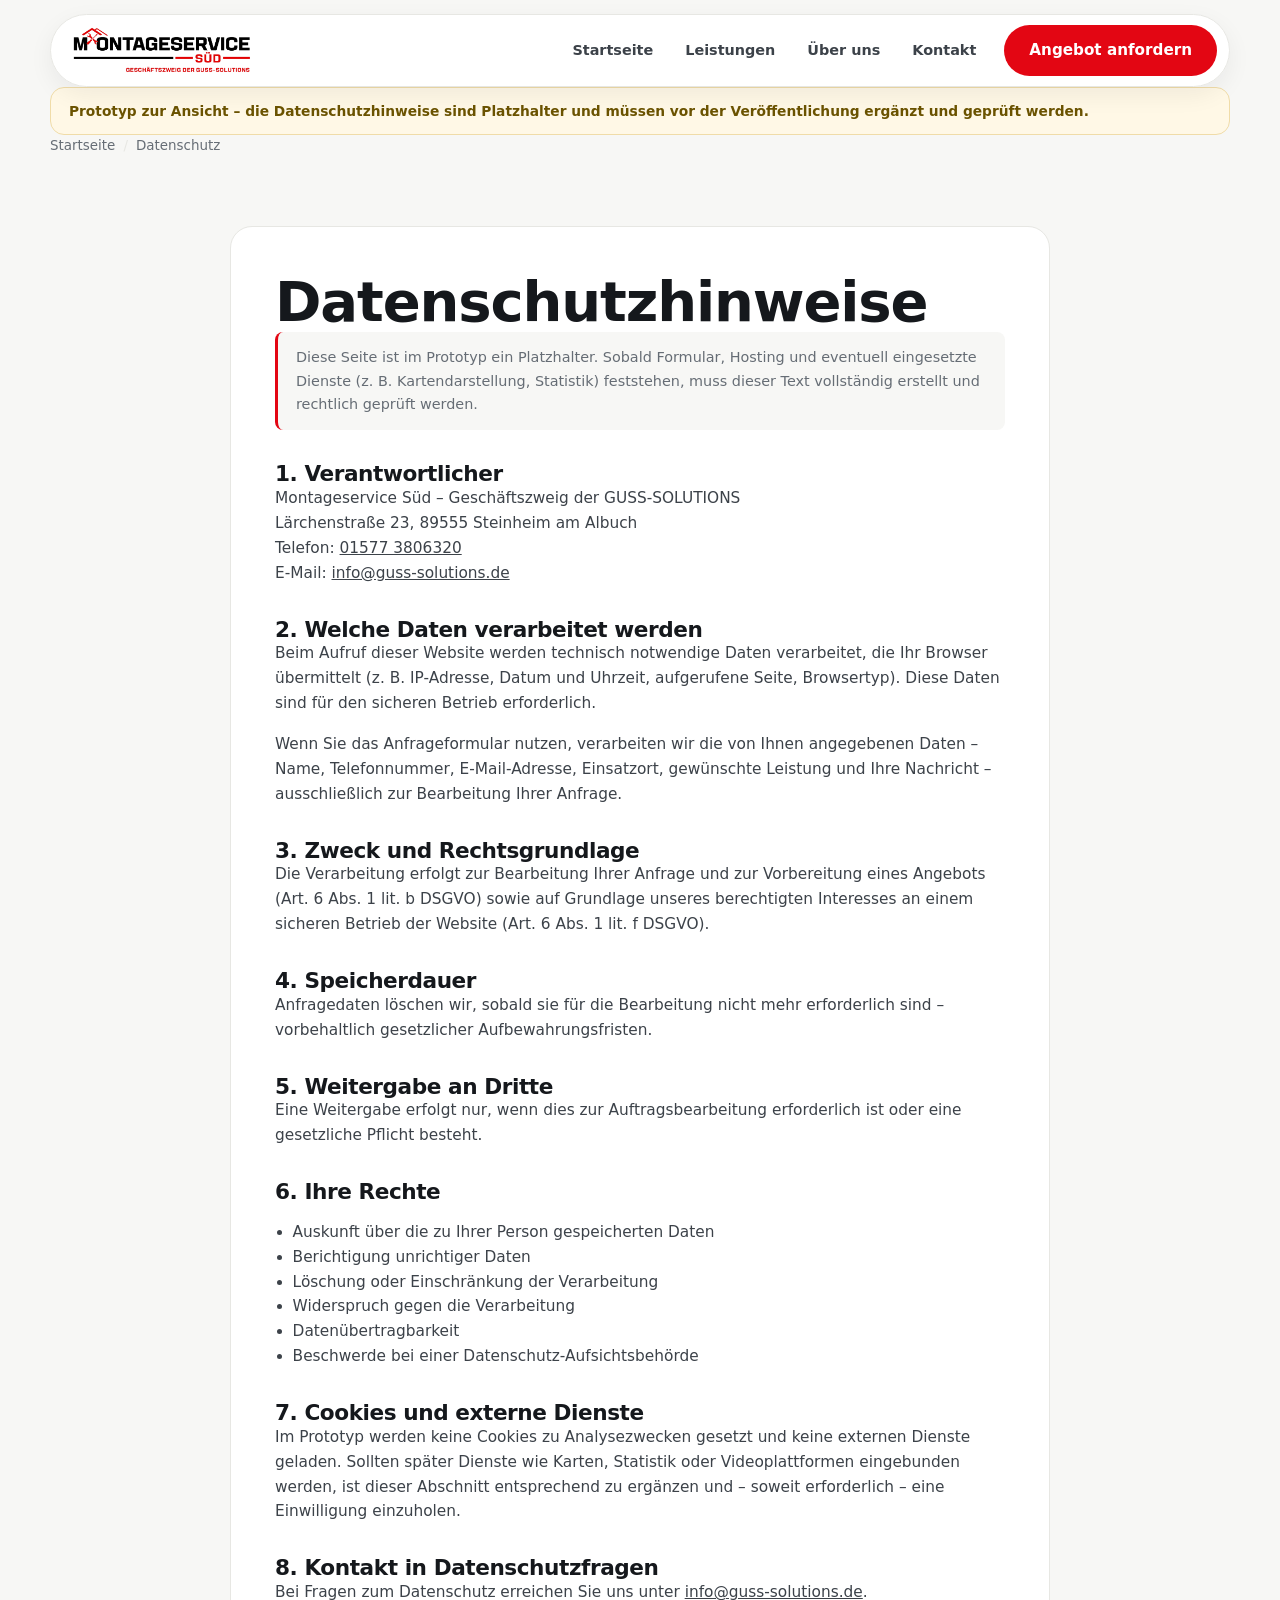
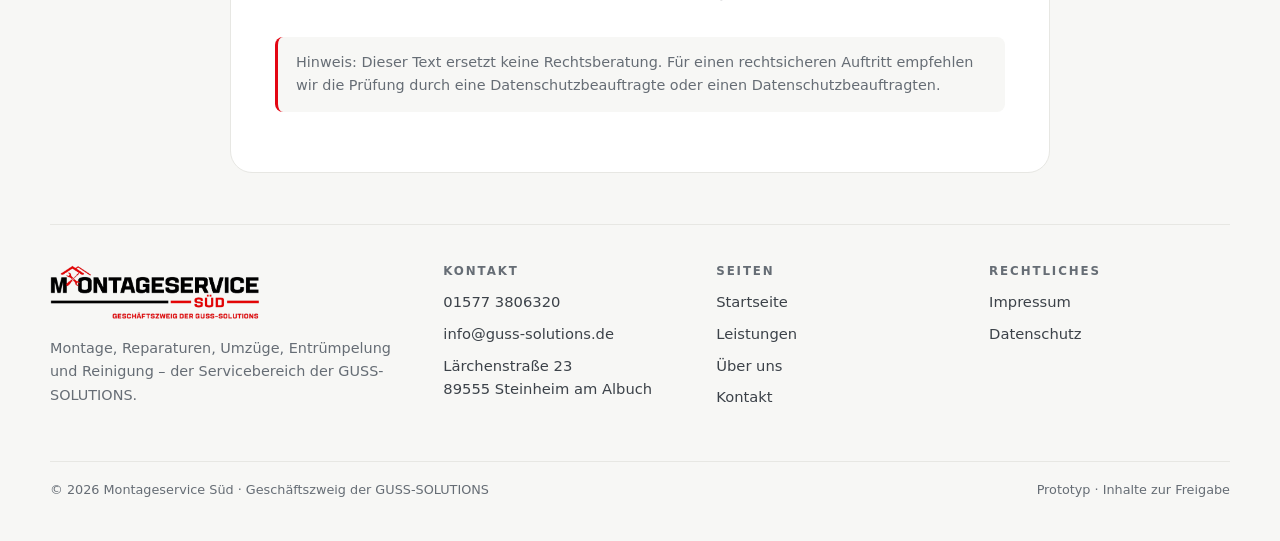
==== datenschutz.html @ 41b4e2bd "Montageservice Sued - Pilotwebsite, Entwurf 03 Modern und Freundlich, ohne Comic" ====
<!doctype html>
<html lang="de">
<head>
<meta charset="utf-8">
<meta name="viewport" content="width=device-width, initial-scale=1">
<title>Datenschutz | Montageservice Süd</title>
<meta name="description" content="Datenschutzhinweise von Montageservice Süd – Platzhalter im Prototyp.">
<link rel="icon" href="data:image/svg+xml,%3Csvg xmlns='http://www.w3.org/2000/svg' viewBox='0 0 64 64'%3E%3Crect width='64' height='64' rx='14' fill='%23f7f7f5'/%3E%3Cpath d='M8 30 32 12l24 18-3 4-21-16-21 16z' fill='%23e30613'/%3E%3Cpath d='M18 36h5v16h-5zM41 36h5v16h-5zM24 40h16v4H24z' fill='%2315181c'/%3E%3C/svg%3E">
<link rel="stylesheet" href="styles.css">
<script src="site.js" defer></script>
</head>
<body>

<a class="skip-link" href="#main">Zum Inhalt springen</a>

<header class="site-header">
  <div class="header-inner">
    <a class="brand" href="index.html" aria-label="Montageservice Süd Startseite">
      <img src="assets/ms-logo.png" alt="Montageservice Süd – Geschäftszweig der GUSS-SOLUTIONS">
    </a>
    <button class="menu-toggle" type="button" aria-expanded="false" aria-controls="main-navigation" aria-label="Navigation öffnen">
      <span></span><span></span><span></span>
    </button>
    <nav class="main-nav" id="main-navigation" aria-label="Hauptnavigation">
      <ul class="nav-list">
        <li><a class="nav-link" href="index.html">Startseite</a></li>
        <li><a class="nav-link" href="leistungen.html">Leistungen</a></li>
        <li><a class="nav-link" href="ueber-uns.html">Über uns</a></li>
        <li><a class="nav-link" href="kontakt.html">Kontakt</a></li>
      </ul>
    </nav>
    <a class="button header-cta" href="kontakt.html">Angebot anfordern</a>
  </div>
</header>

<div class="proto-note">Prototyp zur Ansicht – die Datenschutzhinweise sind Platzhalter und müssen vor der Veröffentlichung ergänzt und geprüft werden.</div>

<main id="main">

  <nav class="breadcrumb" aria-label="Brotkrumen">
    <a href="index.html">Startseite</a><span>Datenschutz</span>
  </nav>

  <section class="section section-tight">
    <div class="wrap">
      <div class="prose">
        <h1>Datenschutzhinweise</h1>
        <p class="hint">Diese Seite ist im Prototyp ein Platzhalter. Sobald Formular, Hosting und eventuell eingesetzte Dienste (z. B. Kartendarstellung, Statistik) feststehen, muss dieser Text vollständig erstellt und rechtlich geprüft werden.</p>

        <h2>1. Verantwortlicher</h2>
        <p>
          Montageservice Süd – Geschäftszweig der GUSS-SOLUTIONS<br>
          Lärchenstraße 23, 89555 Steinheim am Albuch<br>
          Telefon: <a href="tel:+4915773806320">01577 3806320</a><br>
          E-Mail: <a href="mailto:info@guss-solutions.de">info@guss-solutions.de</a>
        </p>

        <h2>2. Welche Daten verarbeitet werden</h2>
        <p>Beim Aufruf dieser Website werden technisch notwendige Daten verarbeitet, die Ihr Browser übermittelt (z. B. IP-Adresse, Datum und Uhrzeit, aufgerufene Seite, Browsertyp). Diese Daten sind für den sicheren Betrieb erforderlich.</p>
        <p>Wenn Sie das Anfrageformular nutzen, verarbeiten wir die von Ihnen angegebenen Daten – Name, Telefonnummer, E-Mail-Adresse, Einsatzort, gewünschte Leistung und Ihre Nachricht – ausschließlich zur Bearbeitung Ihrer Anfrage.</p>

        <h2>3. Zweck und Rechtsgrundlage</h2>
        <p>Die Verarbeitung erfolgt zur Bearbeitung Ihrer Anfrage und zur Vorbereitung eines Angebots (Art. 6 Abs. 1 lit. b DSGVO) sowie auf Grundlage unseres berechtigten Interesses an einem sicheren Betrieb der Website (Art. 6 Abs. 1 lit. f DSGVO).</p>

        <h2>4. Speicherdauer</h2>
        <p>Anfragedaten löschen wir, sobald sie für die Bearbeitung nicht mehr erforderlich sind – vorbehaltlich gesetzlicher Aufbewahrungsfristen.</p>

        <h2>5. Weitergabe an Dritte</h2>
        <p>Eine Weitergabe erfolgt nur, wenn dies zur Auftragsbearbeitung erforderlich ist oder eine gesetzliche Pflicht besteht.</p>

        <h2>6. Ihre Rechte</h2>
        <ul>
          <li>Auskunft über die zu Ihrer Person gespeicherten Daten</li>
          <li>Berichtigung unrichtiger Daten</li>
          <li>Löschung oder Einschränkung der Verarbeitung</li>
          <li>Widerspruch gegen die Verarbeitung</li>
          <li>Datenübertragbarkeit</li>
          <li>Beschwerde bei einer Datenschutz-Aufsichtsbehörde</li>
        </ul>

        <h2>7. Cookies und externe Dienste</h2>
        <p>Im Prototyp werden keine Cookies zu Analysezwecken gesetzt und keine externen Dienste geladen. Sollten später Dienste wie Karten, Statistik oder Videoplattformen eingebunden werden, ist dieser Abschnitt entsprechend zu ergänzen und – soweit erforderlich – eine Einwilligung einzuholen.</p>

        <h2>8. Kontakt in Datenschutzfragen</h2>
        <p>Bei Fragen zum Datenschutz erreichen Sie uns unter <a href="mailto:info@guss-solutions.de">info@guss-solutions.de</a>.</p>

        <p class="hint" style="margin-top:2rem">Hinweis: Dieser Text ersetzt keine Rechtsberatung. Für einen rechtsicheren Auftritt empfehlen wir die Prüfung durch eine Datenschutzbeauftragte oder einen Datenschutzbeauftragten.</p>
      </div>
    </div>
  </section>

</main>

<footer class="site-footer">
  <div class="footer-main">
    <div>
      <img class="footer-logo" src="assets/ms-logo.png" alt="Montageservice Süd">
      <p class="footer-copy">Montage, Reparaturen, Umzüge, Entrümpelung und Reinigung – der Servicebereich der GUSS-SOLUTIONS.</p>
    </div>
    <div>
      <h2 class="footer-title">Kontakt</h2>
      <ul class="footer-links">
        <li><a href="tel:+4915773806320">01577 3806320</a></li>
        <li><a href="mailto:info@guss-solutions.de">info@guss-solutions.de</a></li>
        <li>Lärchenstraße 23<br>89555 Steinheim am Albuch</li>
      </ul>
    </div>
    <div>
      <h2 class="footer-title">Seiten</h2>
      <ul class="footer-links">
        <li><a href="index.html">Startseite</a></li>
        <li><a href="leistungen.html">Leistungen</a></li>
        <li><a href="ueber-uns.html">Über uns</a></li>
        <li><a href="kontakt.html">Kontakt</a></li>
      </ul>
    </div>
    <div>
      <h2 class="footer-title">Rechtliches</h2>
      <ul class="footer-links">
        <li><a href="impressum.html">Impressum</a></li>
        <li><a href="datenschutz.html">Datenschutz</a></li>
      </ul>
    </div>
  </div>
  <div class="footer-bottom">
    <span>© <span data-year>2026</span> Montageservice Süd · Geschäftszweig der GUSS-SOLUTIONS</span>
    <span>Prototyp · Inhalte zur Freigabe</span>
  </div>
</footer>

</body>
</html>
---- styles.css ----
/* ==========================================================================
   Montageservice Süd – Prototyp
   Basis: Designentwurf 03 „Modern & Freundlich“
   ========================================================================== */

:root{
  --ink:#15181c;
  --ink-soft:#3c4249;
  --muted:#666d75;
  --line:#e7e7e3;
  --paper:#ffffff;
  --soft:#f7f7f5;
  --sand:#f0ece4;
  --red:#e30613;
  --red-dark:#c00511;
  --green:#0f7a4a;
  --radius:22px;
  --radius-sm:14px;
  --shadow:0 20px 50px rgba(21,24,28,.08);
  --shadow-sm:0 8px 24px rgba(21,24,28,.06);
  --content:min(1180px, calc(100vw - 40px));
}

*,*::before,*::after{box-sizing:border-box}

html{scroll-behavior:smooth}

body{
  margin:0;
  background:var(--soft);
  color:var(--ink);
  font-family:Inter,ui-sans-serif,system-ui,-apple-system,"Segoe UI",sans-serif;
  font-size:16px;
  line-height:1.62;
  -webkit-font-smoothing:antialiased;
}

img{max-width:100%;display:block}
a{color:inherit}
button,input,select,textarea{font:inherit}

h1,h2,h3,h4{margin:0;line-height:1.1;letter-spacing:-.02em}
h1{font-size:clamp(2.1rem,4.4vw,3.5rem);font-weight:800}
h2{font-size:clamp(1.6rem,3vw,2.4rem);font-weight:800}
h3{font-size:1.08rem;font-weight:800}
h4{font-size:.98rem;font-weight:800}
p{margin:0 0 1rem}

.wrap{width:var(--content);margin:0 auto}
.section{padding:clamp(56px,7vw,104px) 0}
.section-tight{padding:clamp(34px,4vw,56px) 0}
.section-white{background:var(--paper)}
.section-head{text-align:center;max-width:740px;margin:0 auto clamp(34px,4vw,56px)}
.section-head.left{text-align:left;margin-left:0}
.lead{color:var(--muted);font-size:1.08rem;max-width:62ch}
.section-head .lead{margin:1rem auto 0}
.section-head.left .lead{margin-left:0}
.center{text-align:center}

.kicker{
  display:inline-flex;align-items:center;gap:10px;
  background:#fff;border:1px solid var(--line);border-radius:999px;
  padding:7px 16px;font-size:.78rem;font-weight:700;color:var(--muted);margin:0 0 1.2rem;
}
.kicker::before{content:"";width:8px;height:8px;border-radius:50%;background:var(--red);flex:0 0 auto}
.kicker.on-dark{background:rgba(255,255,255,.1);border-color:rgba(255,255,255,.22);color:#cfd4d9}

.skip-link{position:absolute;left:-9999px;top:0;background:var(--ink);color:#fff;padding:12px 18px;z-index:100}
.skip-link:focus{left:16px;top:16px}

/* ---------- Header ---------- */
.site-header{position:sticky;top:14px;z-index:50}
.header-inner{
  width:var(--content);margin:0 auto;
  background:rgba(255,255,255,.94);backdrop-filter:blur(14px);
  border:1px solid var(--line);border-radius:999px;
  padding:10px 12px 10px 22px;display:flex;align-items:center;gap:22px;
  box-shadow:var(--shadow-sm);
}
.brand{display:inline-flex;align-items:center}
.brand img{width:178px;height:auto}
.main-nav{margin-left:auto}
.nav-list{display:flex;gap:20px;list-style:none;margin:0;padding:0}
.nav-link{
  text-decoration:none;font-size:.9rem;font-weight:600;color:var(--ink-soft);
  padding:10px 6px;border-radius:999px;position:relative;white-space:nowrap;
}
.nav-link:hover{color:var(--red)}
.nav-link[aria-current="page"]{color:var(--red)}
.nav-link[aria-current="page"]::after{
  content:"";position:absolute;left:6px;right:6px;bottom:2px;height:2px;background:var(--red);border-radius:2px;
}
.menu-toggle{
  display:none;width:46px;height:46px;margin-left:auto;
  border:1px solid var(--line);border-radius:999px;background:#fff;cursor:pointer;
  align-items:center;justify-content:center;flex-direction:column;gap:5px;padding:0;
}
.menu-toggle span{display:block;width:18px;height:2px;background:var(--ink);border-radius:2px;transition:transform .2s,opacity .2s}
.menu-toggle[aria-expanded="true"] span:nth-child(1){transform:translateY(7px) rotate(45deg)}
.menu-toggle[aria-expanded="true"] span:nth-child(2){opacity:0}
.menu-toggle[aria-expanded="true"] span:nth-child(3){transform:translateY(-7px) rotate(-45deg)}

/* ---------- Buttons ---------- */
.button{
  display:inline-flex;align-items:center;justify-content:center;gap:10px;
  min-height:48px;padding:12px 24px;border-radius:999px;
  background:var(--red);color:#fff;text-decoration:none;font-weight:700;font-size:.95rem;
  border:1px solid transparent;cursor:pointer;
  transition:background .2s,transform .2s,box-shadow .2s,color .2s,border-color .2s;
}
.button:hover{background:var(--red-dark);transform:translateY(-1px);box-shadow:0 12px 26px rgba(227,6,19,.24)}
.button:active{transform:translateY(0)}
.button-soft{background:#fff;color:var(--ink);border-color:var(--line)}
.button-soft:hover{background:#fff;color:var(--red);border-color:var(--red);box-shadow:var(--shadow-sm)}
.button-dark{background:var(--ink)}
.button-dark:hover{background:#000;box-shadow:0 12px 26px rgba(21,24,28,.25)}
.button-lg{min-height:56px;padding:15px 30px;font-size:1rem}
.button-block{width:100%}
.button-row{display:flex;gap:14px;flex-wrap:wrap}

:focus-visible{outline:3px solid rgba(227,6,19,.35);outline-offset:3px;border-radius:6px}

  /* Hero */
  .hero{padding:clamp(56px,7vw,96px) 0 0}
  .hero-inner{width:var(--content);margin:0 auto;text-align:center}
  .hero h1{max-width:20ch;margin:0 auto}
  .hero .lead{margin:1.3rem auto 0;text-align:center}
  .hero-actions{display:flex;gap:14px;justify-content:center;flex-wrap:wrap;margin:2rem 0 2.6rem}
  .hero-media{position:relative;border-radius:var(--radius);overflow:hidden;box-shadow:var(--shadow)}
  .hero-media img{width:100%;height:clamp(280px,46vw,520px);object-fit:cover}
  .hero-chips{position:absolute;left:22px;bottom:22px;display:flex;gap:10px;flex-wrap:wrap}
  .chip{background:rgba(255,255,255,.94);border-radius:999px;padding:9px 16px;font-size:.82rem;font-weight:700;box-shadow:var(--shadow-sm)}


/* ---------- Band / Trust ---------- */
.band{background:#fff;border-top:1px solid var(--line);border-bottom:1px solid var(--line);padding:24px 0}
.band-inner{width:var(--content);margin:0 auto;display:flex;gap:30px;flex-wrap:wrap;align-items:center;justify-content:space-between}
.band-item{display:flex;align-items:center;gap:12px;font-weight:700;font-size:.92rem;color:var(--ink-soft)}
.band-item svg{width:22px;height:22px;stroke:var(--red);fill:none;stroke-width:1.8;flex:0 0 auto}

/* ---------- Cards ---------- */
.cards{display:grid;grid-template-columns:repeat(3,1fr);gap:22px}
.cards.two{grid-template-columns:repeat(2,1fr)}
.cards.four{grid-template-columns:repeat(4,1fr)}
.card{
  background:#fff;border:1px solid var(--line);border-radius:var(--radius);padding:28px;
  transition:transform .2s,box-shadow .2s,border-color .2s;display:flex;flex-direction:column;
}
.card:hover{transform:translateY(-4px);box-shadow:var(--shadow);border-color:#dcdcd6}
.card .ico{width:52px;height:52px;border-radius:16px;background:var(--sand);display:grid;place-items:center;margin-bottom:18px;flex:0 0 auto}
.card .ico svg{width:26px;height:26px;stroke:var(--red);fill:none;stroke-width:1.8}
.card p{color:var(--muted);font-size:.94rem;margin:.5rem 0 0}
.card .more{margin-top:auto;padding-top:16px;font-weight:700;font-size:.88rem;color:var(--red);text-decoration:none;display:inline-flex;align-items:center;gap:8px}
.card .more::after{content:"→";transition:transform .2s}
.card:hover .more::after{transform:translateX(4px)}
a.card{text-decoration:none}

/* ---------- Photo-Karten ---------- */
.photos{display:grid;grid-template-columns:repeat(3,1fr);gap:22px}
.photo{background:#fff;border-radius:var(--radius);overflow:hidden;border:1px solid var(--line);display:flex;flex-direction:column}
.photo img{height:200px;object-fit:cover;width:100%}
.photo .body{padding:24px}
.photo ul{margin:12px 0 0;padding-left:1.1rem;color:var(--muted);font-size:.92rem}
.photo li{margin-bottom:.3rem}

/* ---------- Schritte ---------- */
.steps{display:grid;grid-template-columns:repeat(4,1fr);gap:20px}
.step{background:#fff;border:1px solid var(--line);border-radius:var(--radius);padding:26px;position:relative}
.step .badge{display:inline-grid;place-items:center;width:42px;height:42px;border-radius:50%;background:var(--red);color:#fff;font-weight:800;font-size:.92rem;margin-bottom:16px}
.step h3{margin-bottom:.45rem}
.step p{color:var(--muted);font-size:.93rem;margin:0}

/* ---------- Trust ---------- */
.trust{display:grid;grid-template-columns:1fr 1fr;gap:22px}
.trust-card{background:var(--sand);border-radius:var(--radius);padding:32px}
.trust-card.white{background:#fff;border:1px solid var(--line)}
.trust-card ul{list-style:none;margin:16px 0 0;padding:0}
.trust-card li{display:flex;gap:12px;padding:11px 0;border-bottom:1px solid rgba(21,24,28,.08);font-size:.95rem}
.trust-card li:last-child{border-bottom:0}
.trust-card li::before{content:"✓";color:var(--red);font-weight:800;flex:0 0 auto}

/* ---------- FAQ ---------- */
.faq{max-width:860px;margin:0 auto}
details{background:#fff;border:1px solid var(--line);border-radius:16px;padding:18px 22px;margin-bottom:12px;transition:box-shadow .2s}
details[open]{box-shadow:var(--shadow-sm)}
summary{cursor:pointer;font-weight:700;list-style:none;display:flex;justify-content:space-between;gap:16px;align-items:center}
summary::-webkit-details-marker{display:none}
summary::after{content:"+";color:var(--red);font-weight:800;font-size:1.3rem;line-height:1}
details[open] summary::after{content:"–"}
details p{margin:12px 0 0;color:var(--muted);font-size:.94rem}
details p:last-child{margin-bottom:0}

/* ---------- Unterseiten ---------- */
.page-hero{padding:clamp(36px,4.5vw,64px) 0 clamp(28px,3vw,44px)}
.page-hero .inner{width:var(--content);margin:0 auto;display:grid;grid-template-columns:1.1fr .9fr;gap:clamp(26px,4vw,56px);align-items:center}
.page-hero h1{max-width:22ch}
.breadcrumb{width:var(--content);margin:0 auto 18px;font-size:.84rem;color:var(--muted);display:flex;gap:8px;flex-wrap:wrap}
.breadcrumb a{text-decoration:none;color:var(--muted)}
.breadcrumb a:hover{color:var(--red)}
.breadcrumb span::before{content:"/";margin-right:8px;color:var(--line)}
.page-hero-media{border-radius:var(--radius);overflow:hidden;box-shadow:var(--shadow)}
.page-hero-media img{width:100%;height:clamp(220px,30vw,340px);object-fit:cover}

/* ---------- Leistungs-Details ---------- */
.service-list{display:grid;gap:18px}
.service-item{
  background:#fff;border:1px solid var(--line);border-radius:var(--radius);
  padding:28px;display:grid;grid-template-columns:64px 1.1fr 1.4fr;gap:24px;align-items:start;
}
.service-item .no{font-weight:800;color:var(--red);font-size:.9rem;letter-spacing:.08em;padding-top:4px}
.service-item h3{margin-bottom:.5rem}
.service-item .desc{color:var(--muted);font-size:.94rem;margin:0}
.service-item ul{margin:0;padding:0;list-style:none;display:grid;gap:8px}
.service-item ul li{display:flex;gap:10px;font-size:.92rem;color:var(--ink-soft)}
.service-item ul li::before{content:"–";color:var(--red);font-weight:800}
.service-item.highlight{border-color:var(--red);box-shadow:0 12px 32px rgba(227,6,19,.08)}

/* ---------- Formular ---------- */
.contact-grid{display:grid;grid-template-columns:.9fr 1.1fr;gap:26px;align-items:start}
.contact-info{background:var(--ink);color:#fff;border-radius:var(--radius);padding:34px}
.contact-info h2{color:#fff}
.contact-info ul{list-style:none;margin:22px 0 0;padding:0}
.contact-info li{padding:14px 0;border-bottom:1px solid rgba(255,255,255,.14)}
.contact-info li:last-child{border-bottom:0}
.contact-info .label{display:block;font-size:.72rem;letter-spacing:.14em;text-transform:uppercase;color:#98a1a9;margin-bottom:3px}
.contact-info a{text-decoration:none;font-weight:700}
.contact-info a:hover{color:var(--red)}

.form-card{background:#fff;border:1px solid var(--line);border-radius:var(--radius);padding:34px}
.form{display:grid;grid-template-columns:1fr 1fr;gap:16px}
.form .full{grid-column:1/-1}
.field{display:flex;flex-direction:column}
label{display:block;font-size:.78rem;font-weight:700;color:var(--muted);margin-bottom:6px}
label .req{color:var(--red)}
input,select,textarea{
  width:100%;padding:13px 16px;border:1px solid var(--line);border-radius:var(--radius-sm);
  background:#fcfcfb;font:inherit;color:var(--ink);transition:border-color .2s,box-shadow .2s,background .2s;
}
input:focus,select:focus,textarea:focus{outline:none;border-color:var(--red);background:#fff;box-shadow:0 0 0 4px rgba(227,6,19,.12)}
textarea{resize:vertical;min-height:120px}
.checkbox{display:flex;gap:12px;align-items:flex-start;font-size:.88rem;color:var(--muted)}
.checkbox input{width:20px;height:20px;flex:0 0 auto;margin-top:2px;accent-color:var(--red)}
.field-error{color:var(--red);font-size:.8rem;font-weight:600;margin-top:5px;display:none}
.field.invalid input,.field.invalid select,.field.invalid textarea{border-color:var(--red);background:#fff5f5}
.field.invalid .field-error{display:block}
.form-note{font-size:.78rem;color:var(--muted);margin:14px 0 0}
.form-status{
  display:none;margin-top:18px;padding:16px 18px;border-radius:var(--radius-sm);
  background:#eef7f2;border:1px solid #bfe3d2;color:#0b5c38;font-weight:600;font-size:.92rem;
}
.form-status.visible{display:block}

/* ---------- CTA ---------- */
.cta{background:var(--ink);color:#fff;border-radius:var(--radius);padding:clamp(34px,5vw,56px);
  display:flex;align-items:center;justify-content:space-between;gap:28px;flex-wrap:wrap}
.cta h2{color:#fff}
.cta p{color:#aeb6bd;margin:.6rem 0 0}
.cta.red{background:linear-gradient(120deg,var(--red),#9d040d)}
.cta.red p{color:rgba(255,255,255,.88)}

/* ---------- Footer ---------- */
.site-footer{background:var(--soft);padding:0 0 40px}
.footer-main{width:var(--content);margin:0 auto;border-top:1px solid var(--line);padding-top:40px;
  display:grid;grid-template-columns:1.5fr 1fr 1fr 1fr;gap:32px}
.footer-logo{width:210px}
.footer-copy{color:var(--muted);font-size:.9rem;margin-top:16px;max-width:38ch}
.footer-title{font-size:.74rem;letter-spacing:.16em;text-transform:uppercase;color:var(--muted);margin:0 0 12px}
.footer-links{list-style:none;margin:0;padding:0;font-size:.92rem;color:var(--ink-soft)}
.footer-links li{margin-bottom:.5rem}
.footer-links a{text-decoration:none}
.footer-links a:hover{color:var(--red)}
.footer-bottom{width:var(--content);margin:38px auto 0;padding-top:18px;border-top:1px solid var(--line);
  display:flex;justify-content:space-between;gap:16px;flex-wrap:wrap;color:var(--muted);font-size:.8rem}
.footer-bottom a{text-decoration:none}
.footer-bottom a:hover{color:var(--red)}

/* ---------- Rechtstexte ---------- */
.prose{max-width:820px;margin:0 auto;background:#fff;border:1px solid var(--line);border-radius:var(--radius);padding:clamp(26px,4vw,44px)}
.prose h2{margin-top:2rem;font-size:1.35rem}
.prose h2:first-child{margin-top:0}
.prose h3{margin-top:1.4rem}
.prose p,.prose li{color:var(--ink-soft);font-size:.96rem}
.prose ul{padding-left:1.1rem}
.prose .hint{background:var(--soft);border-left:3px solid var(--red);padding:14px 18px;border-radius:8px;font-size:.9rem;color:var(--muted)}

/* ---------- Prototyp-Hinweis ---------- */
.proto-note{
  background:#fff8e6;border:1px solid #f0dca8;color:#6b5300;border-radius:var(--radius-sm);
  padding:12px 18px;font-size:.86rem;font-weight:600;width:var(--content);margin:14px auto 0;
}

/* ---------- Scroll-Reveal ---------- */
.reveal{opacity:0;transform:translateY(18px);transition:opacity .6s ease,transform .6s ease}
.reveal.in{opacity:1;transform:none}

@media (prefers-reduced-motion:reduce){
  *{animation-duration:.001ms !important;animation-iteration-count:1 !important;transition-duration:.001ms !important}
  .reveal{opacity:1;transform:none}
}

/* ---------- Responsive ---------- */
@media (max-width:1080px){
  .cards,.cards.four{grid-template-columns:repeat(2,1fr)}
  .steps{grid-template-columns:repeat(2,1fr)}
  .footer-main{grid-template-columns:1fr 1fr}
}
@media (max-width:960px){
  .page-hero .inner,.contact-grid,.trust{grid-template-columns:1fr}
  .nav-list{display:none}
  .menu-toggle{display:flex}
  .header-inner{border-radius:26px;padding:12px 16px;flex-wrap:wrap}
  .main-nav{display:none;width:100%;order:5;margin:8px 0 0}
  .main-nav.open{display:block}
  .nav-list{display:block;margin:0;padding:0}
  .nav-list li{border-top:1px solid var(--line)}
  .nav-link{display:block;padding:14px 4px}
  .nav-link[aria-current="page"]::after{display:none}
  .header-cta{margin-left:auto}
  .photos{grid-template-columns:1fr 1fr}
  .service-item{grid-template-columns:44px 1fr;gap:16px}
  .service-item ul{grid-column:2}
}
@media (max-width:660px){
  .cards,.cards.four,.photos,.steps,.form,.footer-main{grid-template-columns:1fr}
  .brand img{width:152px}
}
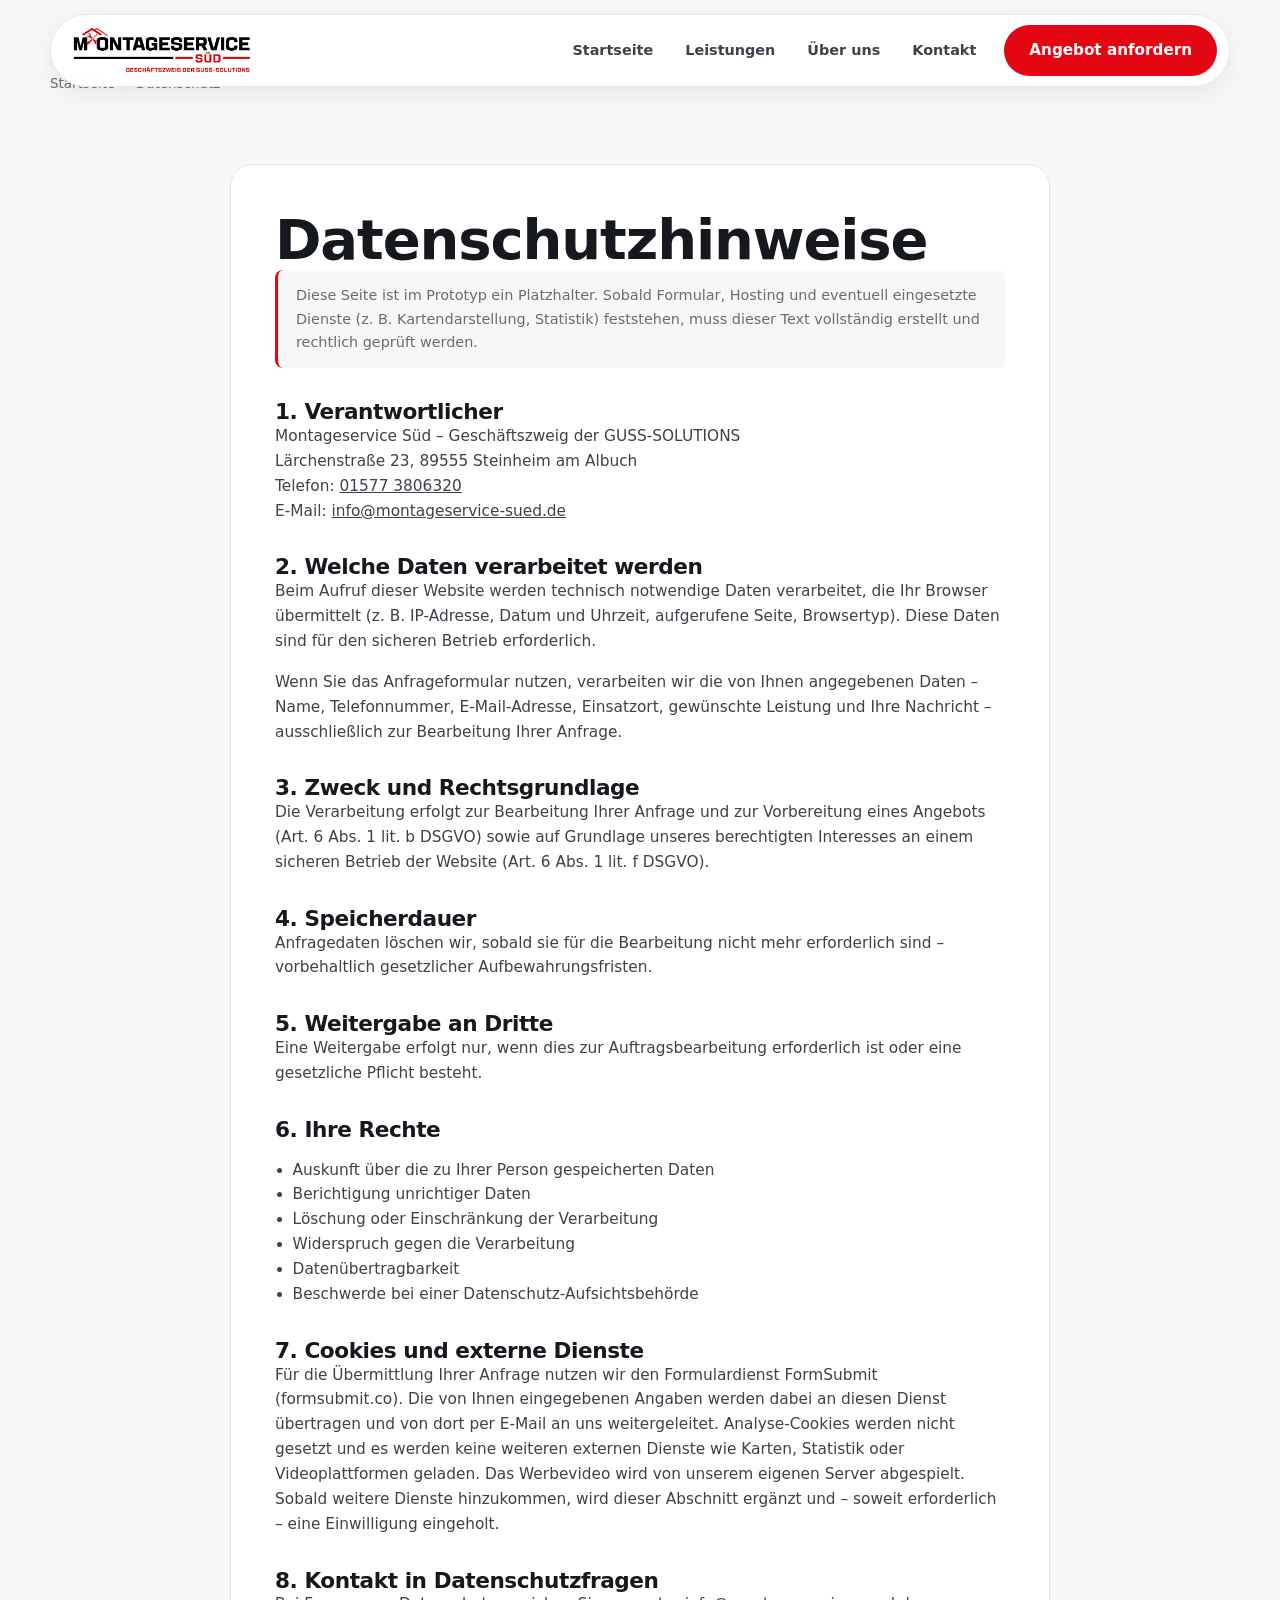
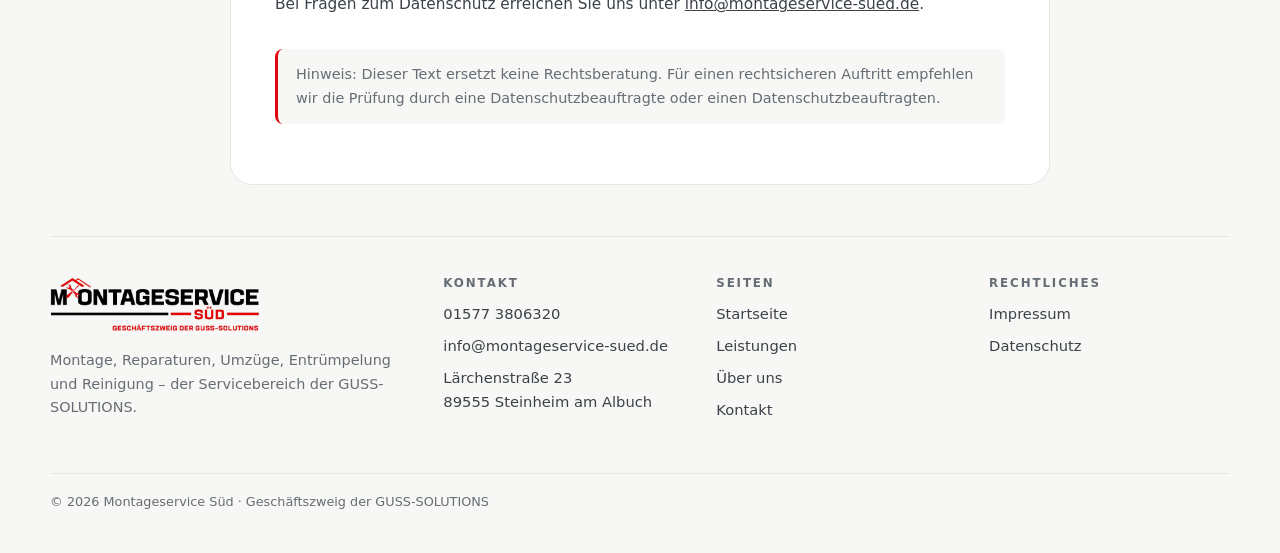
==== commit 12235f58: "Montageservice Sued: Werbefilm eingebettet, E-Mail info@montageservice-sued.de, echtes Kontaktformul" ====
--- a/datenschutz.html
+++ b/datenschutz.html
@@ -4,7 +4,7 @@
 <meta charset="utf-8">
 <meta name="viewport" content="width=device-width, initial-scale=1">
 <title>Datenschutz | Montageservice Süd</title>
-<meta name="description" content="Datenschutzhinweise von Montageservice Süd – Platzhalter im Prototyp.">
+<meta name="description" content="Datenschutzhinweise von Montageservice Süd – Angaben zu Montageservice Süd.">
 <link rel="icon" href="data:image/svg+xml,%3Csvg xmlns='http://www.w3.org/2000/svg' viewBox='0 0 64 64'%3E%3Crect width='64' height='64' rx='14' fill='%23f7f7f5'/%3E%3Cpath d='M8 30 32 12l24 18-3 4-21-16-21 16z' fill='%23e30613'/%3E%3Cpath d='M18 36h5v16h-5zM41 36h5v16h-5zM24 40h16v4H24z' fill='%2315181c'/%3E%3C/svg%3E">
 <link rel="stylesheet" href="styles.css">
 <script src="site.js" defer></script>
@@ -33,8 +33,6 @@
   </div>
 </header>
 
-<div class="proto-note">Prototyp zur Ansicht – die Datenschutzhinweise sind Platzhalter und müssen vor der Veröffentlichung ergänzt und geprüft werden.</div>
-
 <main id="main">
 
   <nav class="breadcrumb" aria-label="Brotkrumen">
@@ -52,7 +50,7 @@
           Montageservice Süd – Geschäftszweig der GUSS-SOLUTIONS<br>
           Lärchenstraße 23, 89555 Steinheim am Albuch<br>
           Telefon: <a href="tel:+4915773806320">01577 3806320</a><br>
-          E-Mail: <a href="mailto:info@guss-solutions.de">info@guss-solutions.de</a>
+          E-Mail: <a href="mailto:info@montageservice-sued.de">info@montageservice-sued.de</a>
         </p>
 
         <h2>2. Welche Daten verarbeitet werden</h2>
@@ -79,10 +77,10 @@
         </ul>
 
         <h2>7. Cookies und externe Dienste</h2>
-        <p>Im Prototyp werden keine Cookies zu Analysezwecken gesetzt und keine externen Dienste geladen. Sollten später Dienste wie Karten, Statistik oder Videoplattformen eingebunden werden, ist dieser Abschnitt entsprechend zu ergänzen und – soweit erforderlich – eine Einwilligung einzuholen.</p>
+        <p>Für die Übermittlung Ihrer Anfrage nutzen wir den Formulardienst FormSubmit (formsubmit.co). Die von Ihnen eingegebenen Angaben werden dabei an diesen Dienst übertragen und von dort per E-Mail an uns weitergeleitet. Analyse-Cookies werden nicht gesetzt und es werden keine weiteren externen Dienste wie Karten, Statistik oder Videoplattformen geladen. Das Werbevideo wird von unserem eigenen Server abgespielt. Sobald weitere Dienste hinzukommen, wird dieser Abschnitt ergänzt und – soweit erforderlich – eine Einwilligung eingeholt.</p>
 
         <h2>8. Kontakt in Datenschutzfragen</h2>
-        <p>Bei Fragen zum Datenschutz erreichen Sie uns unter <a href="mailto:info@guss-solutions.de">info@guss-solutions.de</a>.</p>
+        <p>Bei Fragen zum Datenschutz erreichen Sie uns unter <a href="mailto:info@montageservice-sued.de">info@montageservice-sued.de</a>.</p>
 
         <p class="hint" style="margin-top:2rem">Hinweis: Dieser Text ersetzt keine Rechtsberatung. Für einen rechtsicheren Auftritt empfehlen wir die Prüfung durch eine Datenschutzbeauftragte oder einen Datenschutzbeauftragten.</p>
       </div>
@@ -101,7 +99,7 @@
       <h2 class="footer-title">Kontakt</h2>
       <ul class="footer-links">
         <li><a href="tel:+4915773806320">01577 3806320</a></li>
-        <li><a href="mailto:info@guss-solutions.de">info@guss-solutions.de</a></li>
+        <li><a href="mailto:info@montageservice-sued.de">info@montageservice-sued.de</a></li>
         <li>Lärchenstraße 23<br>89555 Steinheim am Albuch</li>
       </ul>
     </div>
@@ -124,7 +122,6 @@
   </div>
   <div class="footer-bottom">
     <span>© <span data-year>2026</span> Montageservice Süd · Geschäftszweig der GUSS-SOLUTIONS</span>
-    <span>Prototyp · Inhalte zur Freigabe</span>
   </div>
 </footer>
 
--- a/styles.css
+++ b/styles.css
@@ -323,4 +323,38 @@
 @media (max-width:660px){
   .cards,.cards.four,.photos,.steps,.form,.footer-main{grid-template-columns:1fr}
   .brand img{width:152px}
-}+}
+
+/* ---------- Werbefilm ---------- */
+.video-frame{margin:0 auto;max-width:1080px;background:#0d1014;border:1px solid var(--line);
+  border-radius:var(--radius);overflow:hidden;box-shadow:var(--shadow)}
+.video-frame video{display:block;width:100%;height:auto;aspect-ratio:16/9;background:#0d1014}
+.video-frame a{color:#fff}
+
+/* ---------- Zusätzliche Anpassung an Tablet und Handy ---------- */
+.form .form-status.error{background:#fdecec;color:#a1140f}
+.form button[disabled]{opacity:.65;cursor:progress}
+@media (max-width:1080px){
+  .video-frame{max-width:100%}
+  .contact-grid{gap:22px}
+}
+@media (max-width:960px){
+  .section{padding:clamp(44px,6vw,72px) 0}
+  .section-head{max-width:100%}
+  .form-card{padding:26px}
+  .contact-info{padding:28px}
+  .video-frame{border-radius:20px}
+}
+@media (max-width:660px){
+  .form-card{padding:20px}
+  .contact-info{padding:22px}
+  .form-status{padding:14px}
+  .video-frame{border-radius:16px}
+  .hero-actions{width:100%}
+  .hero-actions .button{width:100%;justify-content:center}
+}
+@media (max-width:420px){
+  .form-card{padding:16px}
+  .card{padding:22px}
+  .video-frame{border-radius:12px}
+}
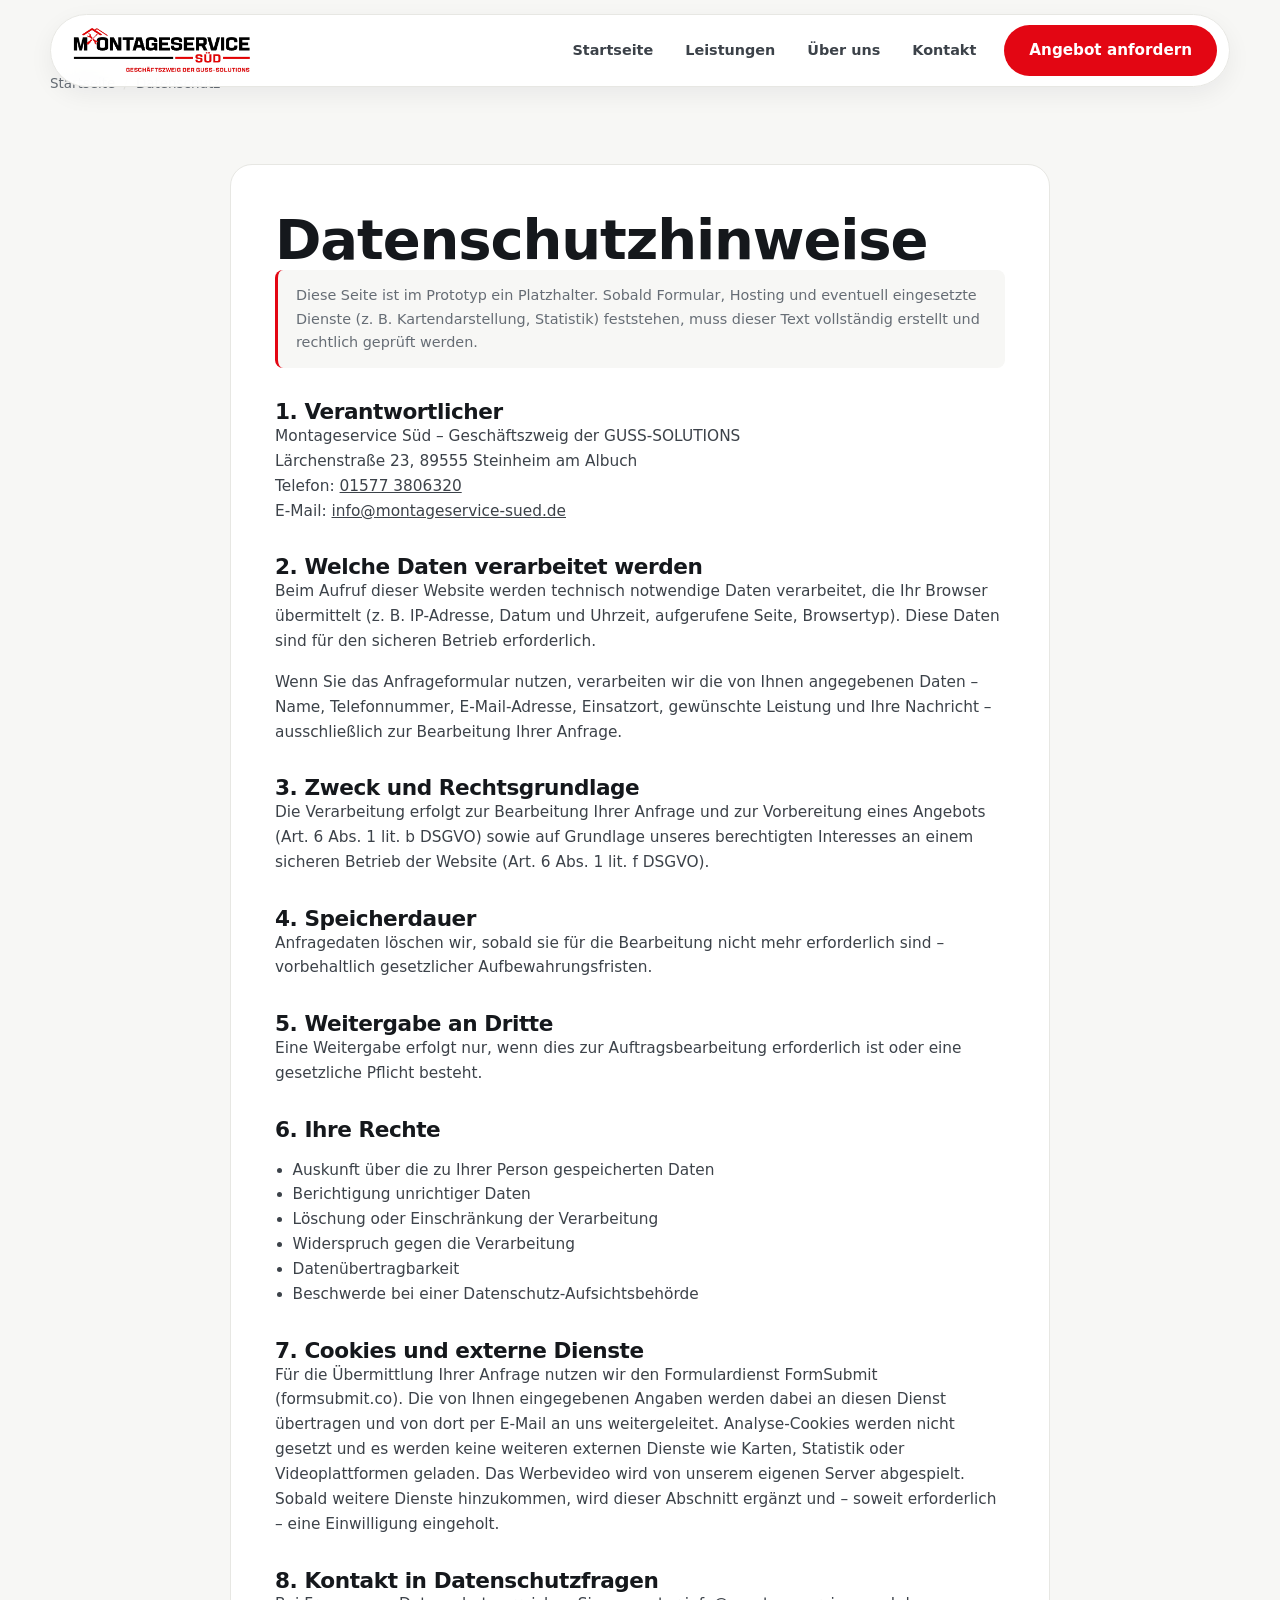
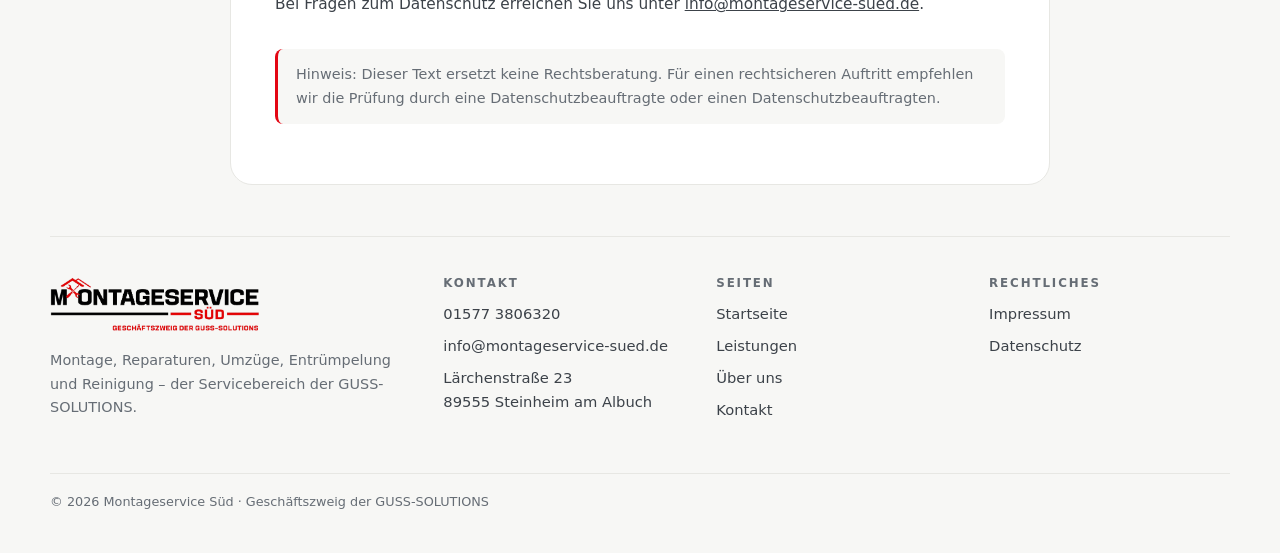
==== commit 1d6447f0: "Intro auf allen Seiten der Website aktiv" ====
--- a/datenschutz.html
+++ b/datenschutz.html
@@ -10,6 +10,25 @@
 <script src="site.js" defer></script>
 </head>
 <body>
+
+<div class="site-intro" id="siteIntro">
+  <div class="intro-inner">
+    <div class="intro-logo">
+      <img src="assets/ms-logo.png" alt="Montageservice Süd">
+      <span class="intro-shine" aria-hidden="true"></span>
+    </div>
+    <p class="intro-claim"><span>Montage.</span> <span>Service.</span> <span>Unterstützung.</span></p>
+    <ul class="intro-tiles" aria-hidden="true">
+      <li><img src="assets/img-hero-team.jpg" alt=""></li>
+      <li><img src="assets/img-moebel.jpg" alt=""></li>
+      <li><img src="assets/img-umzug.jpg" alt=""></li>
+      <li><img src="assets/img-reinigung.jpg" alt=""></li>
+      <li><img src="assets/img-garten.jpg" alt=""></li>
+    </ul>
+    <div class="intro-bar"><span></span></div>
+  </div>
+  <button class="intro-skip" type="button">Überspringen</button>
+</div>
 
 <a class="skip-link" href="#main">Zum Inhalt springen</a>
 
--- a/styles.css
+++ b/styles.css
@@ -358,3 +358,62 @@
   .card{padding:22px}
   .video-frame{border-radius:12px}
 }
+
+/* ---------- Intro beim Öffnen der Startseite ---------- */
+.site-intro{position:fixed;inset:0;z-index:9999;display:grid;place-items:center;overflow:hidden;
+  background:radial-gradient(120% 90% at 50% 40%,#ffffff 0%,#f8f8f6 55%,#eeece6 100%);
+  animation:introOut .5s ease 2.95s forwards}
+.site-intro::before{content:"";position:absolute;width:min(820px,92vw);aspect-ratio:1;border-radius:50%;
+  background:radial-gradient(circle,rgba(227,6,19,.13) 0%,rgba(227,6,19,0) 62%);
+  animation:introHalo 3s ease-out both}
+.site-intro::after{content:"";position:absolute;inset:0;opacity:.06;
+  background-image:radial-gradient(#15181c 1px,transparent 1px);background-size:26px 26px;
+  -webkit-mask-image:radial-gradient(92% 72% at 50% 46%,#000 18%,transparent 78%);
+  mask-image:radial-gradient(92% 72% at 50% 46%,#000 18%,transparent 78%);
+  animation:introGrid 3s ease-out both}
+.intro-inner{position:relative;text-align:center;padding:24px}
+.intro-logo{position:relative;display:inline-block;border-radius:20px;background:#fff;padding:18px 24px;
+  overflow:hidden;box-shadow:0 22px 60px rgba(21,24,28,.14),0 2px 6px rgba(21,24,28,.06);
+  animation:introLogo .95s cubic-bezier(.16,.84,.28,1) both}
+.intro-logo img{display:block;width:min(420px,68vw);height:auto}
+.intro-shine{position:absolute;top:-60%;left:-45%;width:45%;height:220%;transform:rotate(18deg);
+  background:linear-gradient(90deg,rgba(255,255,255,0) 0%,rgba(255,255,255,.88) 50%,rgba(255,255,255,0) 100%);
+  animation:introShine 1.25s ease-in-out .55s both}
+.intro-claim{margin:26px 0 0;font-weight:800;letter-spacing:.01em;color:#15181c;
+  font-size:clamp(1.05rem,2.7vw,1.3rem)}
+.intro-claim span{display:inline-block;animation:introWord .7s cubic-bezier(.16,.84,.28,1) both}
+.intro-claim span:nth-child(1){animation-delay:1.15s}
+.intro-claim span:nth-child(2){animation-delay:1.27s}
+.intro-claim span:nth-child(3){animation-delay:1.39s;color:#e30613}
+.intro-tiles{list-style:none;display:flex;gap:14px;justify-content:center;margin:26px 0 0;padding:0}
+.intro-tiles li{width:clamp(56px,8.5vw,124px);aspect-ratio:4/3;border-radius:14px;overflow:hidden;
+  background:#e9e7e1;box-shadow:0 16px 34px rgba(21,24,28,.18),0 0 0 3px #fff;
+  animation:introTile .7s cubic-bezier(.16,.84,.28,1) both}
+.intro-tiles li:nth-child(1){animation-delay:.6s}
+.intro-tiles li:nth-child(2){animation-delay:.72s}
+.intro-tiles li:nth-child(3){animation-delay:.84s}
+.intro-tiles li:nth-child(4){animation-delay:.96s}
+.intro-tiles li:nth-child(5){animation-delay:1.08s}
+.intro-tiles img{display:block;width:100%;height:100%;object-fit:cover}
+.intro-bar{width:min(320px,62vw);height:3px;border-radius:2px;background:rgba(21,24,28,.12);
+  margin:26px auto 0;overflow:hidden}
+.intro-bar span{display:block;height:100%;width:0;background:#e30613;animation:introBar 2.6s linear .3s forwards}
+.intro-skip{position:absolute;right:22px;bottom:20px;font:inherit;font-size:.85rem;cursor:pointer;
+  background:rgba(255,255,255,.92);color:#15181c;border:1px solid rgba(21,24,28,.18);border-radius:999px;
+  padding:9px 18px;box-shadow:0 6px 18px rgba(21,24,28,.08)}
+.intro-skip:hover,.intro-skip:focus-visible{border-color:#15181c;outline:none}
+.site-intro.done{display:none}
+@keyframes introLogo{from{opacity:0;transform:translateY(16px) scale(.92)}to{opacity:1;transform:none}}
+@keyframes introShine{from{left:-45%}to{left:120%}}
+@keyframes introWord{from{opacity:0;transform:translateY(12px)}to{opacity:1;transform:none}}
+@keyframes introTile{from{opacity:0;transform:translateY(22px) scale(.9)}to{opacity:1;transform:none}}
+@keyframes introHalo{from{opacity:0;transform:scale(.72)}55%{opacity:1}to{opacity:.85;transform:scale(1.06)}}
+@keyframes introGrid{from{opacity:0}45%{opacity:.06}to{opacity:.06}}
+@keyframes introBar{to{width:100%}}
+@keyframes introOut{to{opacity:0;visibility:hidden}}
+@media (prefers-reduced-motion:reduce){.site-intro{display:none}}
+@media (max-width:640px){
+  .intro-tiles{gap:9px;margin-top:20px}
+  .intro-logo{padding:14px 18px;border-radius:16px}
+  .intro-skip{right:14px;bottom:14px}
+}
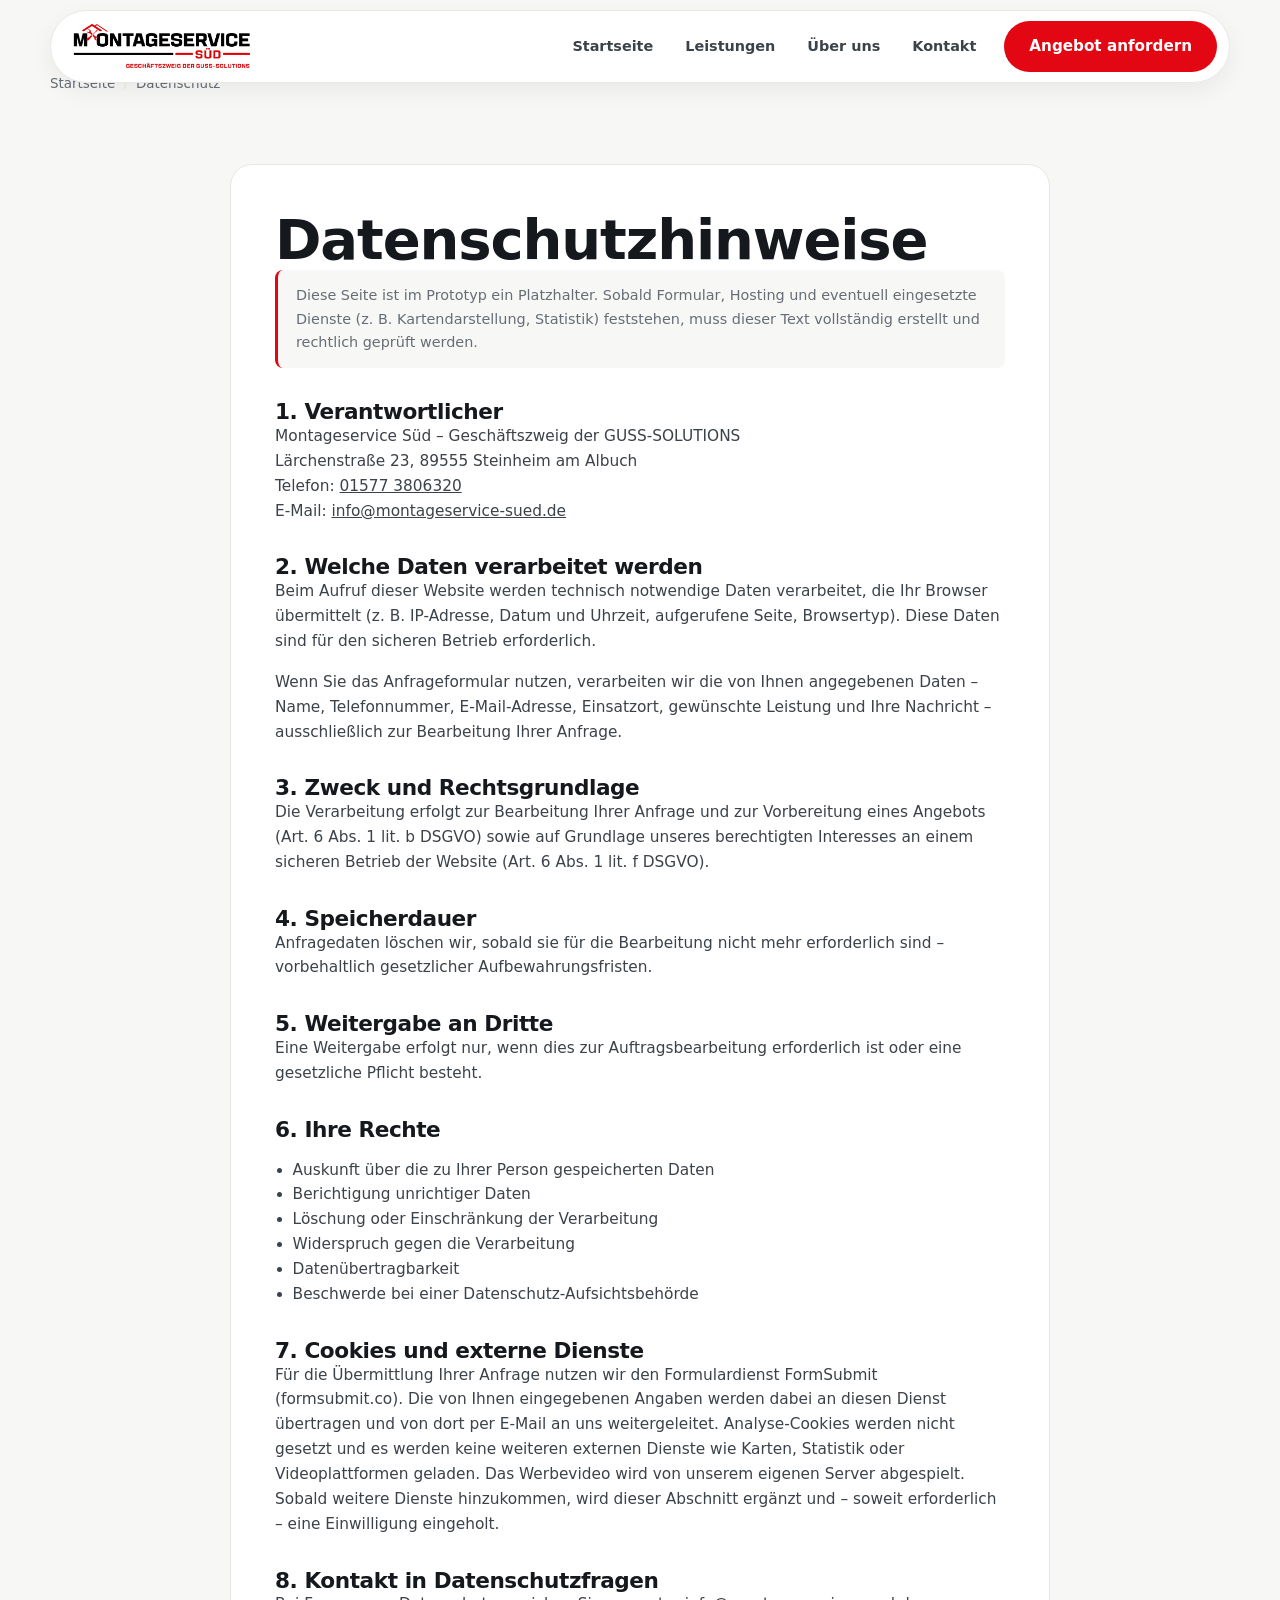
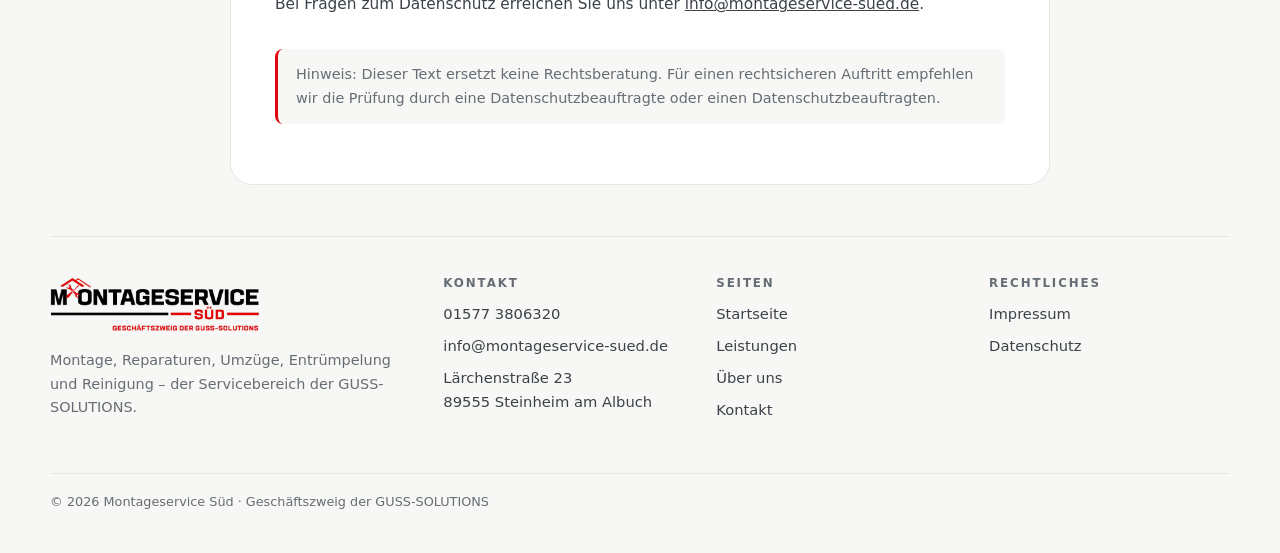
==== commit 63cf0dbd: "Website fuer Handy, Tablet und PC optimiert" ====
--- a/datenschutz.html
+++ b/datenschutz.html
@@ -2,7 +2,7 @@
 <html lang="de">
 <head>
 <meta charset="utf-8">
-<meta name="viewport" content="width=device-width, initial-scale=1">
+<meta name="viewport" content="width=device-width, initial-scale=1, viewport-fit=cover">
 <title>Datenschutz | Montageservice Süd</title>
 <meta name="description" content="Datenschutzhinweise von Montageservice Süd – Angaben zu Montageservice Süd.">
 <link rel="icon" href="data:image/svg+xml,%3Csvg xmlns='http://www.w3.org/2000/svg' viewBox='0 0 64 64'%3E%3Crect width='64' height='64' rx='14' fill='%23f7f7f5'/%3E%3Cpath d='M8 30 32 12l24 18-3 4-21-16-21 16z' fill='%23e30613'/%3E%3Cpath d='M18 36h5v16h-5zM41 36h5v16h-5zM24 40h16v4H24z' fill='%2315181c'/%3E%3C/svg%3E">
@@ -111,7 +111,7 @@
 <footer class="site-footer">
   <div class="footer-main">
     <div>
-      <img class="footer-logo" src="assets/ms-logo.png" alt="Montageservice Süd">
+      <img class="footer-logo" src="assets/ms-logo.png" alt="Montageservice Süd" loading="lazy" decoding="async">
       <p class="footer-copy">Montage, Reparaturen, Umzüge, Entrümpelung und Reinigung – der Servicebereich der GUSS-SOLUTIONS.</p>
     </div>
     <div>
--- a/styles.css
+++ b/styles.css
@@ -417,3 +417,154 @@
   .intro-logo{padding:14px 18px;border-radius:16px}
   .intro-skip{right:14px;bottom:14px}
 }
+
+/* ===== Responsive-Optimierung Handy / Tablet / PC ===== */
+:root{
+  --gutter:clamp(18px,4.6vw,40px);
+  --content:min(1180px, calc(100vw - (var(--gutter) * 2)));
+  --tap:44px;
+}
+html{-webkit-text-size-adjust:100%}
+body{overflow-x:hidden;overflow-wrap:break-word}
+img,video,svg,iframe{max-width:100%}
+img{height:auto}
+[id]{scroll-margin-top:104px}
+
+/* Große Monitore */
+@media (min-width:1440px){
+  :root{--content:min(1280px, calc(100vw - 96px))}
+  .section{padding:clamp(72px,6vw,116px) 0}
+  .hero-media img{height:clamp(360px,40vw,560px)}
+}
+
+/* Kopfbereich auf Geräten mit Notch */
+.site-header{top:max(10px, env(safe-area-inset-top))}
+
+/* Tablet quer */
+@media (max-width:1080px){
+  .hero-media img{height:clamp(260px,44vw,440px)}
+  .band-inner{gap:18px 26px}
+  .page-hero-media img{height:clamp(220px,34vw,320px)}
+}
+
+/* Tablet hochkant und große Handys */
+@media (max-width:900px){
+  .cards,.cards.four,.photos,.steps{grid-template-columns:repeat(2,minmax(0,1fr))}
+  .hero .lead,.section-head .lead{font-size:1.04rem}
+  .cta{gap:20px}
+}
+
+/* Handy quer */
+@media (max-width:900px) and (orientation:landscape){
+  .hero{padding:clamp(26px,5vw,44px) 0 0}
+  .section{padding:clamp(34px,6vw,56px) 0}
+  .hero-media img{height:clamp(200px,52vw,300px)}
+}
+
+/* Handy hochkant */
+@media (max-width:760px){
+  .cards,.cards.four,.photos,.steps{grid-template-columns:1fr}
+  h1{font-size:clamp(1.8rem,7.4vw,2.4rem)}
+  h2{font-size:clamp(1.42rem,5.6vw,1.9rem)}
+  .hero{padding:clamp(30px,7vw,52px) 0 0}
+  .hero-actions{margin:1.6rem 0 2rem}
+  .hero-media img{height:auto;aspect-ratio:4/3}
+  .hero-chips{left:12px;right:12px;bottom:12px;gap:8px}
+  .chip{padding:7px 13px;font-size:.76rem}
+  .section-head{margin-bottom:30px}
+  .service-item{grid-template-columns:1fr;gap:14px;padding:22px}
+  .service-item ul{grid-column:1}
+  .trust-card,.card,.step{padding:22px}
+  .cta{padding:26px;border-radius:18px}
+  .cta .button{width:100%}
+  .button-row .button{width:100%}
+  details{padding:16px 18px}
+  .prose{border-radius:18px}
+  .band{padding:18px 0}
+  .band-item{font-size:.88rem}
+  .footer-links a,.breadcrumb a,.contact-info a,.footer-bottom a{
+    display:inline-flex;align-items:center;min-height:var(--tap);
+  }
+  .footer-links li{margin-bottom:.15rem}
+  .nav-link{min-height:var(--tap)}
+  .menu-toggle{width:var(--tap);height:var(--tap)}
+  .video-frame{border-radius:16px}
+}
+
+/* Sehr kleine Handys */
+@media (max-width:430px){
+  :root{--gutter:16px}
+  h1{font-size:clamp(1.62rem,7.8vw,2rem)}
+  h2{font-size:clamp(1.3rem,6vw,1.6rem)}
+  .section{padding:44px 0}
+  .kicker{font-size:.74rem;padding:6px 13px}
+  .card,.step,.trust-card,.form-card,.contact-info,.prose{padding:18px}
+  .hero-media{border-radius:16px}
+  .button{font-size:.92rem;padding:12px 18px}
+  .footer-main{gap:22px}
+  .footer-logo{width:180px}
+  .intro-skip{right:12px;bottom:12px;padding:8px 15px}
+}
+
+/* Eingabefelder: mindestens 16 px gegen automatisches Zoomen auf iPhones */
+input,select,textarea{font-size:16px;min-height:48px}
+textarea{min-height:132px}
+select{appearance:none;-webkit-appearance:none;background-image:linear-gradient(45deg,transparent 50%,#666d75 50%),linear-gradient(135deg,#666d75 50%,transparent 50%);background-position:calc(100% - 22px) 22px,calc(100% - 16px) 22px;background-size:6px 6px,6px 6px;background-repeat:no-repeat;padding-right:44px}
+
+/* Berührungsgeräte: keine dauerhaft "hängenden" Hover-Effekte */
+@media (hover:none){
+  .card:hover,.step:hover{transform:none;box-shadow:none;border-color:var(--line)}
+  .button:hover{transform:none;box-shadow:none}
+  .card:hover .more::after{transform:none}
+}
+
+/* Intro auf kleinen Displays sauber umbrechen */
+.intro-tiles{flex-wrap:wrap;gap:clamp(8px,1.6vw,14px)}
+.intro-tiles li{width:clamp(46px,8.5vw,124px)}
+@media (max-width:430px){
+  .intro-logo img{width:min(320px,74vw)}
+  .intro-claim{font-size:1rem}
+  .intro-tiles li{width:clamp(42px,15vw,86px)}
+}
+@media (prefers-reduced-motion:reduce){
+  .site-intro{display:none !important}
+}
+/* ===== Ende Responsive-Optimierung ===== */
+
+/* ===== Feinschliff 2: Tippflächen ===== */
+summary{min-height:var(--tap)}
+.intro-skip{min-height:var(--tap)}
+.brand{min-height:var(--tap)}
+@media (max-width:1080px){
+  .footer-links a{display:inline-flex;align-items:center;min-height:var(--tap)}
+}
+@media (hover:none){
+  .nav-link,.footer-links a,.contact-info a,.breadcrumb a,input[type="checkbox"]{min-height:var(--tap)}
+  .nav-link{display:inline-flex;align-items:center}
+}
+/* ===== Ende Feinschliff 2 ===== */
+
+/* ===== Feinschliff 3: Kopfbereich und Bild-Chips auf Handys ===== */
+@media (max-width:760px){
+  .header-inner{
+    flex-wrap:wrap;gap:10px;padding:12px 14px;border-radius:22px;
+    background:rgba(255,255,255,.97);
+  }
+  .brand{flex:1 1 auto;min-height:var(--tap)}
+  .menu-toggle{margin-left:auto;flex:0 0 auto}
+  .main-nav{order:5;flex:1 1 100%;width:100%;margin:0}
+  .header-cta{order:6;flex:1 1 100%;width:100%;margin:0;justify-content:center;min-height:46px;font-size:.95rem}
+  .main-nav:not(.open) ~ .header-cta{display:none}
+  .main-nav.open ~ .header-cta{margin-top:2px}
+
+  /* Bild-Chips unter das Foto, damit nichts angeschnitten wird */
+  .hero-media{display:flex;flex-direction:column}
+  .hero-media img{aspect-ratio:4/3;height:auto}
+  .hero-chips{
+    position:static;left:auto;right:auto;bottom:auto;
+    padding:14px;background:#fff;justify-content:center;
+    box-shadow:inset 0 1px 0 var(--line);
+  }
+  .chip{padding:8px 14px;font-size:.8rem}
+}
+/* ===== Ende Feinschliff 3 ===== */
